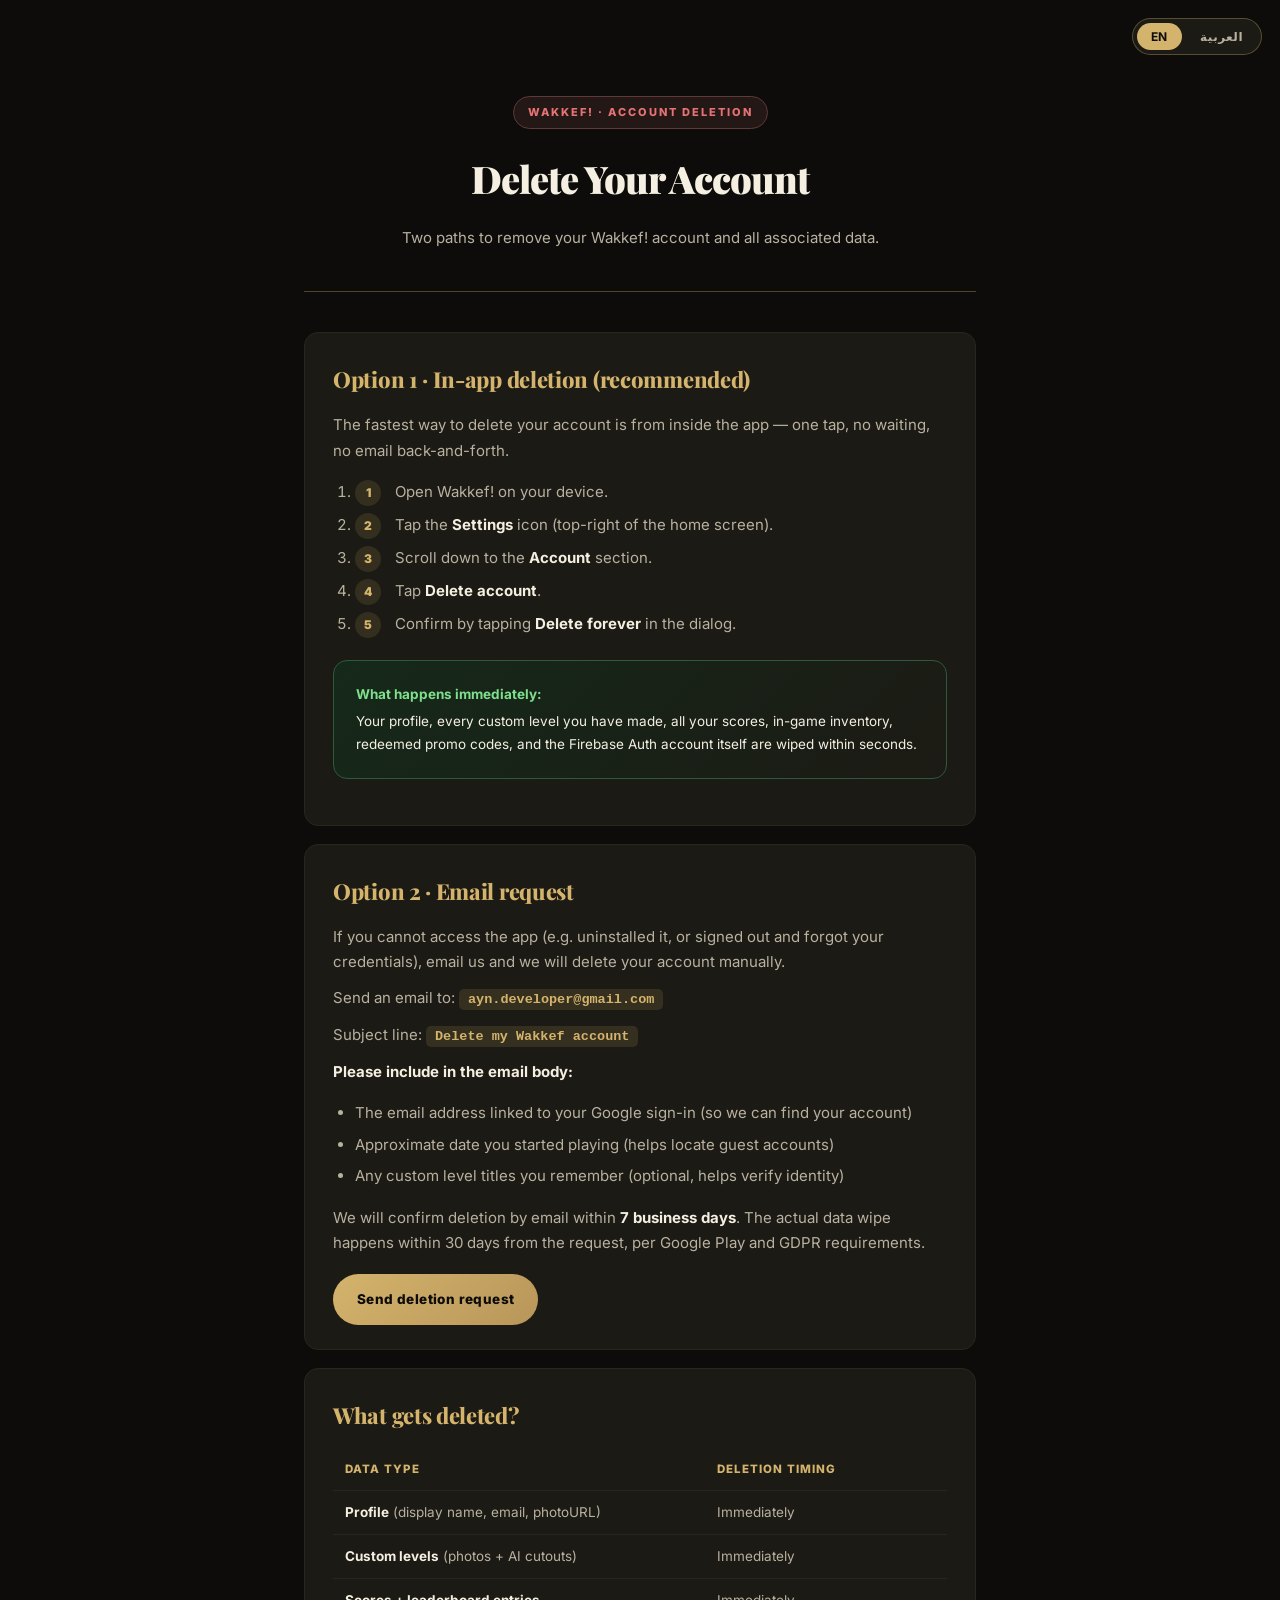
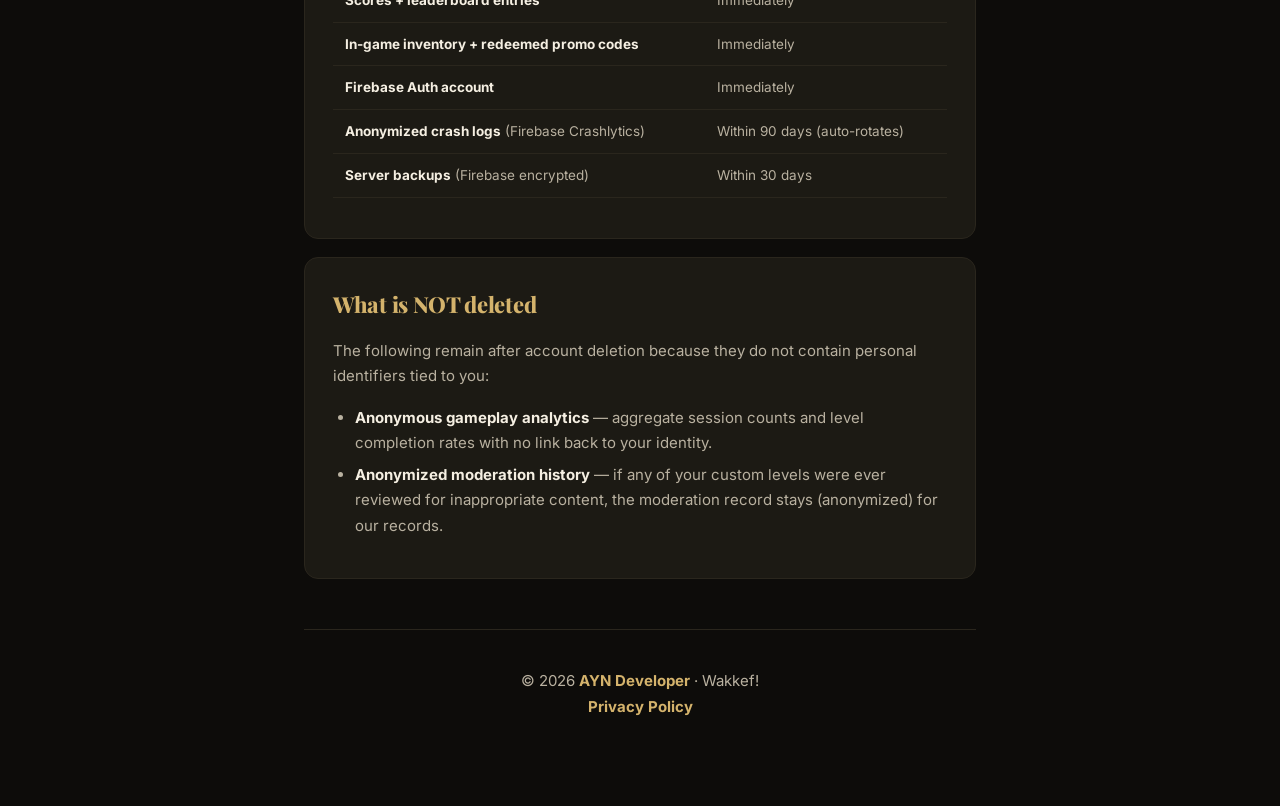
==== delete-account/index.html @ f21d0928 "Add Delete Account request page (EN/AR)" ====
<!DOCTYPE html>
<html lang="en">
<head>
  <meta charset="UTF-8" />
  <meta name="viewport" content="width=device-width, initial-scale=1.0" />
  <meta name="robots" content="index,follow" />
  <title>Delete Account · Wakkef!</title>
  <meta name="description" content="Request deletion of your Wakkef! account and all associated data." />
  <link rel="preconnect" href="https://fonts.googleapis.com" />
  <link rel="preconnect" href="https://fonts.gstatic.com" crossorigin />
  <link
    href="https://fonts.googleapis.com/css2?family=Cairo:wght@400;600;800;900&family=Playfair+Display:wght@700;900&family=Inter:wght@400;500;600;700;800&display=swap"
    rel="stylesheet"
  />
  <style>
    :root {
      --bg: #0d0c0a;
      --bg-card: #1c1a14;
      --gold: #d4b36c;
      --gold-soft: #d4b36c22;
      --gold-border: #d4b36c55;
      --text: #f5efe2;
      --text-soft: #b9b1a0;
      --text-faint: #7e786c;
      --accent: #e57373;
      --radius: 14px;
      --maxw: 720px;
    }
    * { box-sizing: border-box; }
    html, body {
      margin: 0; padding: 0;
      background: var(--bg); color: var(--text);
      font-family: 'Inter', system-ui, -apple-system, sans-serif;
      line-height: 1.7;
      -webkit-font-smoothing: antialiased;
    }
    body.ar { direction: rtl; font-family: 'Cairo', system-ui, sans-serif; }
    body.ar .lang-en { display: none; }
    body.en .lang-ar { display: none; }
    .page { max-width: var(--maxw); margin: 0 auto; padding: 40px 24px 80px; }

    .hero { text-align: center; padding: 56px 0 40px; border-bottom: 1px solid var(--gold-border); margin-bottom: 40px; }
    .badge {
      display: inline-block; padding: 6px 14px;
      background: #5e3a3a44; border: 1px solid #5e3a3a;
      border-radius: 999px; font-size: 11px; font-weight: 800;
      letter-spacing: 2px; color: var(--accent);
      text-transform: uppercase; margin-bottom: 18px;
    }
    h1 {
      font-family: 'Playfair Display', serif;
      font-size: 38px; font-weight: 900; margin: 0 0 14px;
      letter-spacing: -1px; color: var(--text);
    }
    body.ar h1 { font-family: 'Cairo', sans-serif; letter-spacing: 0; }
    .subtitle { color: var(--text-soft); font-size: 15px; margin: 0; }

    .lang-toggle {
      position: fixed; top: 18px; right: 18px;
      background: var(--bg-card); border: 1px solid var(--gold-border);
      border-radius: 999px; padding: 4px; display: flex; gap: 4px; z-index: 10;
    }
    body.ar .lang-toggle { right: auto; left: 18px; }
    .lang-toggle button {
      background: transparent; border: 0; padding: 6px 14px;
      border-radius: 999px; color: var(--text-soft); cursor: pointer;
      font-weight: 700; font-size: 12px; letter-spacing: 0.5px;
      font-family: inherit; transition: all 200ms ease;
    }
    .lang-toggle button.active { background: var(--gold); color: var(--bg); }
    .lang-toggle button:hover:not(.active) { color: var(--text); }

    section {
      background: var(--bg-card); border: 1px solid #2a261d;
      border-radius: var(--radius); padding: 28px 28px 24px;
      margin-bottom: 18px;
    }
    section h2 {
      font-family: 'Playfair Display', serif;
      font-size: 22px; margin: 0 0 14px; color: var(--gold);
      font-weight: 800; letter-spacing: -0.3px;
    }
    body.ar section h2 { font-family: 'Cairo', sans-serif; }
    p, li { font-size: 15px; color: var(--text-soft); margin: 10px 0; }
    ul, ol { padding-left: 22px; }
    body.ar ul, body.ar ol { padding-left: 0; padding-right: 22px; }
    li { margin: 6px 0; }
    strong { color: var(--text); font-weight: 700; }

    .step-num {
      display: inline-flex; align-items: center; justify-content: center;
      width: 26px; height: 26px;
      background: var(--gold-soft); color: var(--gold);
      border-radius: 50%; font-weight: 900; font-size: 12px;
      margin-right: 10px; vertical-align: middle;
    }
    body.ar .step-num { margin-right: 0; margin-left: 10px; }

    code, .mono {
      font-family: 'JetBrains Mono', ui-monospace, Menlo, monospace;
      background: var(--gold-soft); color: var(--gold);
      padding: 3px 9px; border-radius: 5px; font-size: 13.5px; font-weight: 600;
    }

    .cta {
      background: linear-gradient(135deg, #d4b36c, #b8965a);
      color: var(--bg); padding: 14px 24px; border-radius: 999px;
      font-weight: 800; text-decoration: none; display: inline-block;
      margin-top: 8px; letter-spacing: 0.4px; font-size: 13.5px;
      transition: transform 200ms ease;
    }
    .cta:hover { transform: translateY(-1px); }

    .info-box {
      background: linear-gradient(135deg, #15291a, #1c1a14);
      border: 1px solid #2d5a3a; border-radius: var(--radius);
      padding: 18px 22px; margin: 22px 0;
    }
    .info-box p { color: var(--text); font-size: 13.5px; margin: 4px 0; }
    .info-box strong { color: #7ee08c; }

    .table-wrap { overflow-x: auto; margin: 16px 0; }
    table { width: 100%; border-collapse: collapse; font-size: 13.5px; }
    th, td {
      text-align: left; padding: 10px 12px;
      border-bottom: 1px solid #2a261d;
    }
    body.ar th, body.ar td { text-align: right; }
    th {
      color: var(--gold); font-weight: 800; font-size: 11.5px;
      letter-spacing: 1px; text-transform: uppercase;
    }
    td { color: var(--text-soft); }
    td strong { color: var(--text); }

    footer {
      text-align: center; margin-top: 50px; padding-top: 28px;
      border-top: 1px solid #2a261d; color: var(--text-faint); font-size: 12px;
    }
    footer a { color: var(--gold); text-decoration: none; font-weight: 700; }
    footer a:hover { text-decoration: underline; }

    @media (max-width: 600px) {
      .page { padding: 30px 18px 60px; }
      h1 { font-size: 28px; }
      section { padding: 22px 20px 18px; }
      .hero { padding: 40px 0 30px; }
    }
  </style>
</head>
<body class="en">
  <div class="lang-toggle">
    <button id="btn-en" class="active" onclick="setLang('en')">EN</button>
    <button id="btn-ar" onclick="setLang('ar')">العربية</button>
  </div>

  <div class="page">
    <header class="hero">
      <span class="badge lang-en">Wakkef! · Account Deletion</span>
      <span class="badge lang-ar">وقف! · حذف الحساب</span>

      <h1 class="lang-en">Delete Your Account</h1>
      <h1 class="lang-ar">حذف حسابك</h1>

      <p class="subtitle lang-en">
        Two paths to remove your Wakkef! account and all associated data.
      </p>
      <p class="subtitle lang-ar">
        طريقتان لحذف حسابك في "وقف!" وكل البيانات المرتبطة بيه.
      </p>
    </header>

    <!-- ENGLISH -->
    <div class="lang-en">
      <section>
        <h2>Option 1 · In-app deletion (recommended)</h2>
        <p>
          The fastest way to delete your account is from inside the app —
          one tap, no waiting, no email back-and-forth.
        </p>
        <ol>
          <li><span class="step-num">1</span> Open Wakkef! on your device.</li>
          <li><span class="step-num">2</span> Tap the <strong>Settings</strong> icon (top-right of the home screen).</li>
          <li><span class="step-num">3</span> Scroll down to the <strong>Account</strong> section.</li>
          <li><span class="step-num">4</span> Tap <strong>Delete account</strong>.</li>
          <li><span class="step-num">5</span> Confirm by tapping <strong>Delete forever</strong> in the dialog.</li>
        </ol>
        <div class="info-box">
          <p><strong>What happens immediately:</strong></p>
          <p>Your profile, every custom level you have made, all your scores, in-game inventory, redeemed promo codes, and the Firebase Auth account itself are wiped within seconds.</p>
        </div>
      </section>

      <section>
        <h2>Option 2 · Email request</h2>
        <p>
          If you cannot access the app (e.g. uninstalled it, or signed out and forgot your credentials), email us and we will delete your account manually.
        </p>
        <p>Send an email to: <span class="mono">ayn.developer@gmail.com</span></p>
        <p>Subject line: <span class="mono">Delete my Wakkef account</span></p>
        <p><strong>Please include in the email body:</strong></p>
        <ul>
          <li>The email address linked to your Google sign-in (so we can find your account)</li>
          <li>Approximate date you started playing (helps locate guest accounts)</li>
          <li>Any custom level titles you remember (optional, helps verify identity)</li>
        </ul>
        <p>
          We will confirm deletion by email within <strong>7 business days</strong>. The actual data wipe happens within 30 days from the request, per Google Play and GDPR requirements.
        </p>
        <a class="cta" href="mailto:ayn.developer@gmail.com?subject=Delete%20my%20Wakkef%20account&body=Please%20delete%20my%20Wakkef%20account%20and%20all%20associated%20data.%0A%0AGoogle%20email%20linked%20to%20account%3A%20%0AApproximate%20start%20date%3A%20%0ACustom%20level%20titles%20I%20remember%3A%20">Send deletion request</a>
      </section>

      <section>
        <h2>What gets deleted?</h2>
        <div class="table-wrap">
          <table>
            <thead>
              <tr><th>Data type</th><th>Deletion timing</th></tr>
            </thead>
            <tbody>
              <tr><td><strong>Profile</strong> (display name, email, photoURL)</td><td>Immediately</td></tr>
              <tr><td><strong>Custom levels</strong> (photos + AI cutouts)</td><td>Immediately</td></tr>
              <tr><td><strong>Scores + leaderboard entries</strong></td><td>Immediately</td></tr>
              <tr><td><strong>In-game inventory + redeemed promo codes</strong></td><td>Immediately</td></tr>
              <tr><td><strong>Firebase Auth account</strong></td><td>Immediately</td></tr>
              <tr><td><strong>Anonymized crash logs</strong> (Firebase Crashlytics)</td><td>Within 90 days (auto-rotates)</td></tr>
              <tr><td><strong>Server backups</strong> (Firebase encrypted)</td><td>Within 30 days</td></tr>
            </tbody>
          </table>
        </div>
      </section>

      <section>
        <h2>What is NOT deleted</h2>
        <p>
          The following remain after account deletion because they do not contain personal identifiers tied to you:
        </p>
        <ul>
          <li><strong>Anonymous gameplay analytics</strong> — aggregate session counts and level completion rates with no link back to your identity.</li>
          <li><strong>Anonymized moderation history</strong> — if any of your custom levels were ever reviewed for inappropriate content, the moderation record stays (anonymized) for our records.</li>
        </ul>
      </section>
    </div>

    <!-- ARABIC -->
    <div class="lang-ar">
      <section>
        <h2>الطريقة الأولى - الحذف من داخل اللعبة (موصى بها)</h2>
        <p>
          أسرع طريقة لحذف حسابك من جوا اللعبة نفسها - ضغطة واحدة،
          من غير انتظار، من غير ايميلات.
        </p>
        <ol>
          <li><span class="step-num">١</span> افتح لعبة "وقف!" على جهازك.</li>
          <li><span class="step-num">٢</span> اضغط على أيقونة <strong>الإعدادات</strong> (فوق يمين الشاشة الرئيسية).</li>
          <li><span class="step-num">٣</span> انزل لقسم <strong>Account</strong>.</li>
          <li><span class="step-num">٤</span> اضغط <strong>Delete account</strong>.</li>
          <li><span class="step-num">٥</span> أكّد بالضغط على <strong>Delete forever</strong> في النافذة.</li>
        </ol>
        <div class="info-box">
          <p><strong>اللي بيتمسح في نفس اللحظة:</strong></p>
          <p>ملفك الشخصي، كل الـ levels اللي عملتها، كل النقاط، الـ inventory، الـ promo codes، وحساب Firebase Auth نفسه - كله بيتمسح خلال ثواني.</p>
        </div>
      </section>

      <section>
        <h2>الطريقة الثانية - طلب عن طريق الإيميل</h2>
        <p>
          لو ما قدرتش توصل للعبة (مثلاً مسحت التطبيق، أو نسيت بيانات الدخول)، ابعتلنا ايميل وإحنا هنحذف حسابك يدوياً.
        </p>
        <p>ابعت على: <span class="mono">ayn.developer@gmail.com</span></p>
        <p>العنوان (Subject): <span class="mono">Delete my Wakkef account</span></p>
        <p><strong>اكتب في جسم الإيميل:</strong></p>
        <ul>
          <li>الإيميل اللي مربوط بحساب Google بتاعك (عشان نلاقي حسابك)</li>
          <li>تاريخ تقريبي لما بدأت تلعب (يساعد في إيجاد حسابات الـ guests)</li>
          <li>أسماء أي custom levels فاكرها (اختياري، يساعد في التحقق من هويتك)</li>
        </ul>
        <p>
          هنرد على ايميلك بتأكيد الحذف خلال <strong>٧ أيام عمل</strong>. الحذف الفعلي للبيانات بيحصل خلال ٣٠ يوم من الطلب، حسب متطلبات Google Play و GDPR.
        </p>
        <a class="cta" href="mailto:ayn.developer@gmail.com?subject=Delete%20my%20Wakkef%20account&body=Please%20delete%20my%20Wakkef%20account%20and%20all%20associated%20data.%0A%0AGoogle%20email%20linked%20to%20account%3A%20%0AApproximate%20start%20date%3A%20%0ACustom%20level%20titles%20I%20remember%3A%20">ابعت طلب الحذف</a>
      </section>

      <section>
        <h2>اللي بيتمسح بالضبط</h2>
        <div class="table-wrap">
          <table>
            <thead>
              <tr><th>نوع البيانات</th><th>توقيت الحذف</th></tr>
            </thead>
            <tbody>
              <tr><td><strong>الملف الشخصي</strong> (الاسم، الإيميل، صورة البروفايل)</td><td>فوراً</td></tr>
              <tr><td><strong>الـ Custom levels</strong> (الصور + الـ cutouts)</td><td>فوراً</td></tr>
              <tr><td><strong>النقاط + leaderboard</strong></td><td>فوراً</td></tr>
              <tr><td><strong>الـ inventory + الـ promo codes المفعّلة</strong></td><td>فوراً</td></tr>
              <tr><td><strong>حساب Firebase Auth</strong></td><td>فوراً</td></tr>
              <tr><td><strong>تقارير الـ crashes</strong> (مجهولة الهوية)</td><td>خلال ٩٠ يوم (rotation تلقائي)</td></tr>
              <tr><td><strong>النسخ الاحتياطية على السيرفر</strong> (مشفّرة)</td><td>خلال ٣٠ يوم</td></tr>
            </tbody>
          </table>
        </div>
      </section>

      <section>
        <h2>اللي مش بيتمسح</h2>
        <p>الحاجات دي بتفضل بعد الحذف لأنها مش مربوطة بهويتك الشخصية:</p>
        <ul>
          <li><strong>إحصائيات اللعب المجمّعة</strong> - أعداد جلسات اللعب الإجمالية ونسب إكمال الـ levels، بدون أي ربط بهويتك.</li>
          <li><strong>سجل مراجعة المحتوى</strong> - لو أي من الـ levels بتاعتك تم مراجعتها سابقاً للمحتوى المخالف، السجل بيفضل (مجهول الهوية) للأغراض الرقابية.</li>
        </ul>
      </section>
    </div>

    <footer>
      <p>
        © 2026 <a href="../">AYN Developer</a> · Wakkef!
        <br />
        <a href="../privacy/">
          <span class="lang-en">Privacy Policy</span>
          <span class="lang-ar">سياسة الخصوصية</span>
        </a>
      </p>
    </footer>
  </div>

  <script>
    function setLang(lang) {
      document.body.className = lang;
      document.documentElement.lang = lang === 'ar' ? 'ar' : 'en';
      document.getElementById('btn-en').classList.toggle('active', lang === 'en');
      document.getElementById('btn-ar').classList.toggle('active', lang === 'ar');
      try { localStorage.setItem('wakkef.privacy.lang', lang); } catch (e) {}
    }
    (function () {
      let saved = null;
      try { saved = localStorage.getItem('wakkef.privacy.lang'); } catch (e) {}
      const initial = saved || (navigator.language && navigator.language.startsWith('ar') ? 'ar' : 'en');
      setLang(initial);
    })();
  </script>
</body>
</html>
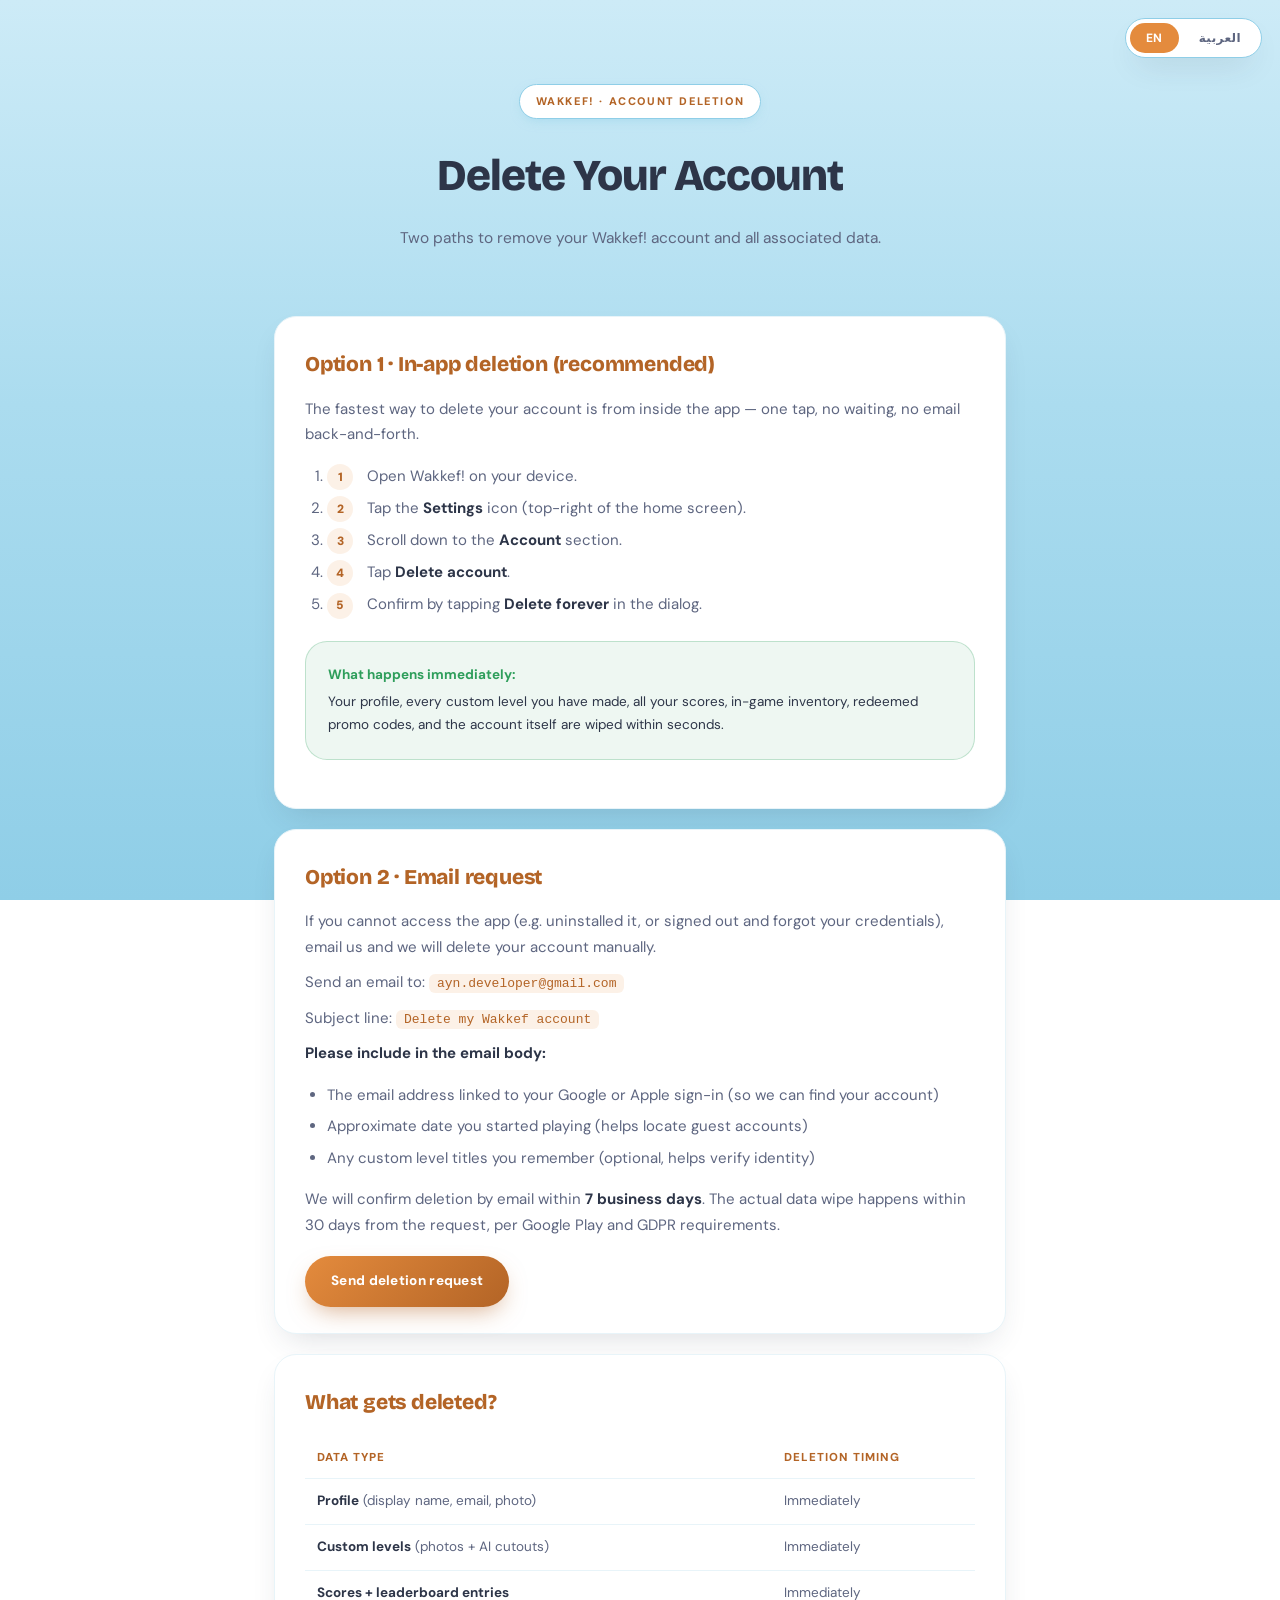
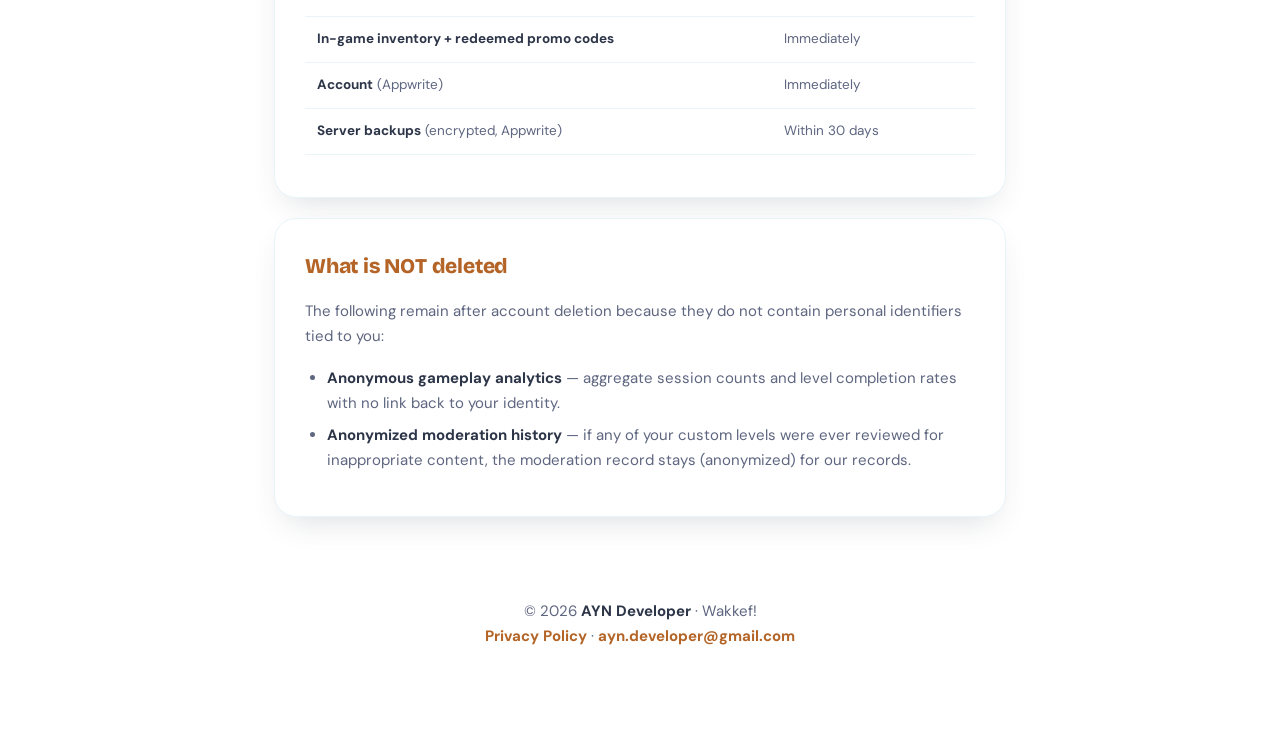
==== commit 85f9c222: "Redesign in Wakkef!'s Storybook theme; fix stale Firebase facts; add Apple Sign-In Visual: replaced " ====
--- a/delete-account/index.html
+++ b/delete-account/index.html
@@ -9,144 +9,10 @@
   <link rel="preconnect" href="https://fonts.googleapis.com" />
   <link rel="preconnect" href="https://fonts.gstatic.com" crossorigin />
   <link
-    href="https://fonts.googleapis.com/css2?family=Cairo:wght@400;600;800;900&family=Playfair+Display:wght@700;900&family=Inter:wght@400;500;600;700;800&display=swap"
+    href="https://fonts.googleapis.com/css2?family=Bricolage+Grotesque:opsz,wght@12..96,400..800&family=DM+Sans:wght@400;500;600;700;800&family=Cairo:wght@400;600;800;900&family=El+Messiri:wght@600;700&display=swap"
     rel="stylesheet"
   />
-  <style>
-    :root {
-      --bg: #0d0c0a;
-      --bg-card: #1c1a14;
-      --gold: #d4b36c;
-      --gold-soft: #d4b36c22;
-      --gold-border: #d4b36c55;
-      --text: #f5efe2;
-      --text-soft: #b9b1a0;
-      --text-faint: #7e786c;
-      --accent: #e57373;
-      --radius: 14px;
-      --maxw: 720px;
-    }
-    * { box-sizing: border-box; }
-    html, body {
-      margin: 0; padding: 0;
-      background: var(--bg); color: var(--text);
-      font-family: 'Inter', system-ui, -apple-system, sans-serif;
-      line-height: 1.7;
-      -webkit-font-smoothing: antialiased;
-    }
-    body.ar { direction: rtl; font-family: 'Cairo', system-ui, sans-serif; }
-    body.ar .lang-en { display: none; }
-    body.en .lang-ar { display: none; }
-    .page { max-width: var(--maxw); margin: 0 auto; padding: 40px 24px 80px; }
-
-    .hero { text-align: center; padding: 56px 0 40px; border-bottom: 1px solid var(--gold-border); margin-bottom: 40px; }
-    .badge {
-      display: inline-block; padding: 6px 14px;
-      background: #5e3a3a44; border: 1px solid #5e3a3a;
-      border-radius: 999px; font-size: 11px; font-weight: 800;
-      letter-spacing: 2px; color: var(--accent);
-      text-transform: uppercase; margin-bottom: 18px;
-    }
-    h1 {
-      font-family: 'Playfair Display', serif;
-      font-size: 38px; font-weight: 900; margin: 0 0 14px;
-      letter-spacing: -1px; color: var(--text);
-    }
-    body.ar h1 { font-family: 'Cairo', sans-serif; letter-spacing: 0; }
-    .subtitle { color: var(--text-soft); font-size: 15px; margin: 0; }
-
-    .lang-toggle {
-      position: fixed; top: 18px; right: 18px;
-      background: var(--bg-card); border: 1px solid var(--gold-border);
-      border-radius: 999px; padding: 4px; display: flex; gap: 4px; z-index: 10;
-    }
-    body.ar .lang-toggle { right: auto; left: 18px; }
-    .lang-toggle button {
-      background: transparent; border: 0; padding: 6px 14px;
-      border-radius: 999px; color: var(--text-soft); cursor: pointer;
-      font-weight: 700; font-size: 12px; letter-spacing: 0.5px;
-      font-family: inherit; transition: all 200ms ease;
-    }
-    .lang-toggle button.active { background: var(--gold); color: var(--bg); }
-    .lang-toggle button:hover:not(.active) { color: var(--text); }
-
-    section {
-      background: var(--bg-card); border: 1px solid #2a261d;
-      border-radius: var(--radius); padding: 28px 28px 24px;
-      margin-bottom: 18px;
-    }
-    section h2 {
-      font-family: 'Playfair Display', serif;
-      font-size: 22px; margin: 0 0 14px; color: var(--gold);
-      font-weight: 800; letter-spacing: -0.3px;
-    }
-    body.ar section h2 { font-family: 'Cairo', sans-serif; }
-    p, li { font-size: 15px; color: var(--text-soft); margin: 10px 0; }
-    ul, ol { padding-left: 22px; }
-    body.ar ul, body.ar ol { padding-left: 0; padding-right: 22px; }
-    li { margin: 6px 0; }
-    strong { color: var(--text); font-weight: 700; }
-
-    .step-num {
-      display: inline-flex; align-items: center; justify-content: center;
-      width: 26px; height: 26px;
-      background: var(--gold-soft); color: var(--gold);
-      border-radius: 50%; font-weight: 900; font-size: 12px;
-      margin-right: 10px; vertical-align: middle;
-    }
-    body.ar .step-num { margin-right: 0; margin-left: 10px; }
-
-    code, .mono {
-      font-family: 'JetBrains Mono', ui-monospace, Menlo, monospace;
-      background: var(--gold-soft); color: var(--gold);
-      padding: 3px 9px; border-radius: 5px; font-size: 13.5px; font-weight: 600;
-    }
-
-    .cta {
-      background: linear-gradient(135deg, #d4b36c, #b8965a);
-      color: var(--bg); padding: 14px 24px; border-radius: 999px;
-      font-weight: 800; text-decoration: none; display: inline-block;
-      margin-top: 8px; letter-spacing: 0.4px; font-size: 13.5px;
-      transition: transform 200ms ease;
-    }
-    .cta:hover { transform: translateY(-1px); }
-
-    .info-box {
-      background: linear-gradient(135deg, #15291a, #1c1a14);
-      border: 1px solid #2d5a3a; border-radius: var(--radius);
-      padding: 18px 22px; margin: 22px 0;
-    }
-    .info-box p { color: var(--text); font-size: 13.5px; margin: 4px 0; }
-    .info-box strong { color: #7ee08c; }
-
-    .table-wrap { overflow-x: auto; margin: 16px 0; }
-    table { width: 100%; border-collapse: collapse; font-size: 13.5px; }
-    th, td {
-      text-align: left; padding: 10px 12px;
-      border-bottom: 1px solid #2a261d;
-    }
-    body.ar th, body.ar td { text-align: right; }
-    th {
-      color: var(--gold); font-weight: 800; font-size: 11.5px;
-      letter-spacing: 1px; text-transform: uppercase;
-    }
-    td { color: var(--text-soft); }
-    td strong { color: var(--text); }
-
-    footer {
-      text-align: center; margin-top: 50px; padding-top: 28px;
-      border-top: 1px solid #2a261d; color: var(--text-faint); font-size: 12px;
-    }
-    footer a { color: var(--gold); text-decoration: none; font-weight: 700; }
-    footer a:hover { text-decoration: underline; }
-
-    @media (max-width: 600px) {
-      .page { padding: 30px 18px 60px; }
-      h1 { font-size: 28px; }
-      section { padding: 22px 20px 18px; }
-      .hero { padding: 40px 0 30px; }
-    }
-  </style>
+  <link rel="stylesheet" href="../assets/style.css" />
 </head>
 <body class="en">
   <div class="lang-toggle">
@@ -157,7 +23,7 @@
   <div class="page">
     <header class="hero">
       <span class="badge lang-en">Wakkef! · Account Deletion</span>
-      <span class="badge lang-ar">وقف! · حذف الحساب</span>
+      <span class="badge lang-ar">وقّف! · حذف الحساب</span>
 
       <h1 class="lang-en">Delete Your Account</h1>
       <h1 class="lang-ar">حذف حسابك</h1>
@@ -166,7 +32,7 @@
         Two paths to remove your Wakkef! account and all associated data.
       </p>
       <p class="subtitle lang-ar">
-        طريقتان لحذف حسابك في "وقف!" وكل البيانات المرتبطة بيه.
+        طريقتان لحذف حسابك في "وقّف!" وكل البيانات المرتبطة بيه.
       </p>
     </header>
 
@@ -187,7 +53,7 @@
         </ol>
         <div class="info-box">
           <p><strong>What happens immediately:</strong></p>
-          <p>Your profile, every custom level you have made, all your scores, in-game inventory, redeemed promo codes, and the Firebase Auth account itself are wiped within seconds.</p>
+          <p>Your profile, every custom level you have made, all your scores, in-game inventory, redeemed promo codes, and the account itself are wiped within seconds.</p>
         </div>
       </section>
 
@@ -200,14 +66,14 @@
         <p>Subject line: <span class="mono">Delete my Wakkef account</span></p>
         <p><strong>Please include in the email body:</strong></p>
         <ul>
-          <li>The email address linked to your Google sign-in (so we can find your account)</li>
+          <li>The email address linked to your Google or Apple sign-in (so we can find your account)</li>
           <li>Approximate date you started playing (helps locate guest accounts)</li>
           <li>Any custom level titles you remember (optional, helps verify identity)</li>
         </ul>
         <p>
           We will confirm deletion by email within <strong>7 business days</strong>. The actual data wipe happens within 30 days from the request, per Google Play and GDPR requirements.
         </p>
-        <a class="cta" href="mailto:ayn.developer@gmail.com?subject=Delete%20my%20Wakkef%20account&body=Please%20delete%20my%20Wakkef%20account%20and%20all%20associated%20data.%0A%0AGoogle%20email%20linked%20to%20account%3A%20%0AApproximate%20start%20date%3A%20%0ACustom%20level%20titles%20I%20remember%3A%20">Send deletion request</a>
+        <a class="cta" href="mailto:ayn.developer@gmail.com?subject=Delete%20my%20Wakkef%20account&body=Please%20delete%20my%20Wakkef%20account%20and%20all%20associated%20data.%0A%0AEmail%20linked%20to%20account%3A%20%0AApproximate%20start%20date%3A%20%0ACustom%20level%20titles%20I%20remember%3A%20">Send deletion request</a>
       </section>
 
       <section>
@@ -218,13 +84,12 @@
               <tr><th>Data type</th><th>Deletion timing</th></tr>
             </thead>
             <tbody>
-              <tr><td><strong>Profile</strong> (display name, email, photoURL)</td><td>Immediately</td></tr>
+              <tr><td><strong>Profile</strong> (display name, email, photo)</td><td>Immediately</td></tr>
               <tr><td><strong>Custom levels</strong> (photos + AI cutouts)</td><td>Immediately</td></tr>
               <tr><td><strong>Scores + leaderboard entries</strong></td><td>Immediately</td></tr>
               <tr><td><strong>In-game inventory + redeemed promo codes</strong></td><td>Immediately</td></tr>
-              <tr><td><strong>Firebase Auth account</strong></td><td>Immediately</td></tr>
-              <tr><td><strong>Anonymized crash logs</strong> (Firebase Crashlytics)</td><td>Within 90 days (auto-rotates)</td></tr>
-              <tr><td><strong>Server backups</strong> (Firebase encrypted)</td><td>Within 30 days</td></tr>
+              <tr><td><strong>Account</strong> (Appwrite)</td><td>Immediately</td></tr>
+              <tr><td><strong>Server backups</strong> (encrypted, Appwrite)</td><td>Within 30 days</td></tr>
             </tbody>
           </table>
         </div>
@@ -251,7 +116,7 @@
           من غير انتظار، من غير ايميلات.
         </p>
         <ol>
-          <li><span class="step-num">١</span> افتح لعبة "وقف!" على جهازك.</li>
+          <li><span class="step-num">١</span> افتح لعبة "وقّف!" على جهازك.</li>
           <li><span class="step-num">٢</span> اضغط على أيقونة <strong>الإعدادات</strong> (فوق يمين الشاشة الرئيسية).</li>
           <li><span class="step-num">٣</span> انزل لقسم <strong>Account</strong>.</li>
           <li><span class="step-num">٤</span> اضغط <strong>Delete account</strong>.</li>
@@ -259,7 +124,7 @@
         </ol>
         <div class="info-box">
           <p><strong>اللي بيتمسح في نفس اللحظة:</strong></p>
-          <p>ملفك الشخصي، كل الـ levels اللي عملتها، كل النقاط، الـ inventory، الـ promo codes، وحساب Firebase Auth نفسه - كله بيتمسح خلال ثواني.</p>
+          <p>ملفك الشخصي، كل الـ levels اللي عملتها، كل النقاط، الـ inventory، الـ promo codes، والحساب نفسه - كله بيتمسح خلال ثواني.</p>
         </div>
       </section>
 
@@ -272,14 +137,14 @@
         <p>العنوان (Subject): <span class="mono">Delete my Wakkef account</span></p>
         <p><strong>اكتب في جسم الإيميل:</strong></p>
         <ul>
-          <li>الإيميل اللي مربوط بحساب Google بتاعك (عشان نلاقي حسابك)</li>
+          <li>الإيميل اللي مربوط بحساب Google أو Apple بتاعك (عشان نلاقي حسابك)</li>
           <li>تاريخ تقريبي لما بدأت تلعب (يساعد في إيجاد حسابات الـ guests)</li>
           <li>أسماء أي custom levels فاكرها (اختياري، يساعد في التحقق من هويتك)</li>
         </ul>
         <p>
           هنرد على ايميلك بتأكيد الحذف خلال <strong>٧ أيام عمل</strong>. الحذف الفعلي للبيانات بيحصل خلال ٣٠ يوم من الطلب، حسب متطلبات Google Play و GDPR.
         </p>
-        <a class="cta" href="mailto:ayn.developer@gmail.com?subject=Delete%20my%20Wakkef%20account&body=Please%20delete%20my%20Wakkef%20account%20and%20all%20associated%20data.%0A%0AGoogle%20email%20linked%20to%20account%3A%20%0AApproximate%20start%20date%3A%20%0ACustom%20level%20titles%20I%20remember%3A%20">ابعت طلب الحذف</a>
+        <a class="cta" href="mailto:ayn.developer@gmail.com?subject=Delete%20my%20Wakkef%20account&body=Please%20delete%20my%20Wakkef%20account%20and%20all%20associated%20data.%0A%0AEmail%20linked%20to%20account%3A%20%0AApproximate%20start%20date%3A%20%0ACustom%20level%20titles%20I%20remember%3A%20">ابعت طلب الحذف</a>
       </section>
 
       <section>
@@ -294,9 +159,8 @@
               <tr><td><strong>الـ Custom levels</strong> (الصور + الـ cutouts)</td><td>فوراً</td></tr>
               <tr><td><strong>النقاط + leaderboard</strong></td><td>فوراً</td></tr>
               <tr><td><strong>الـ inventory + الـ promo codes المفعّلة</strong></td><td>فوراً</td></tr>
-              <tr><td><strong>حساب Firebase Auth</strong></td><td>فوراً</td></tr>
-              <tr><td><strong>تقارير الـ crashes</strong> (مجهولة الهوية)</td><td>خلال ٩٠ يوم (rotation تلقائي)</td></tr>
-              <tr><td><strong>النسخ الاحتياطية على السيرفر</strong> (مشفّرة)</td><td>خلال ٣٠ يوم</td></tr>
+              <tr><td><strong>الحساب</strong> (Appwrite)</td><td>فوراً</td></tr>
+              <tr><td><strong>النسخ الاحتياطية على السيرفر</strong> (مشفّرة، Appwrite)</td><td>خلال ٣٠ يوم</td></tr>
             </tbody>
           </table>
         </div>
@@ -314,12 +178,14 @@
 
     <footer>
       <p>
-        © 2026 <a href="../">AYN Developer</a> · Wakkef!
+        © 2026 <strong>AYN Developer</strong> · Wakkef!
         <br />
         <a href="../privacy/">
           <span class="lang-en">Privacy Policy</span>
           <span class="lang-ar">سياسة الخصوصية</span>
         </a>
+        ·
+        <a href="mailto:ayn.developer@gmail.com">ayn.developer@gmail.com</a>
       </p>
     </footer>
   </div>
@@ -330,11 +196,11 @@
       document.documentElement.lang = lang === 'ar' ? 'ar' : 'en';
       document.getElementById('btn-en').classList.toggle('active', lang === 'en');
       document.getElementById('btn-ar').classList.toggle('active', lang === 'ar');
-      try { localStorage.setItem('wakkef.privacy.lang', lang); } catch (e) {}
+      try { localStorage.setItem('wakkef.legal.lang', lang); } catch (e) {}
     }
     (function () {
       let saved = null;
-      try { saved = localStorage.getItem('wakkef.privacy.lang'); } catch (e) {}
+      try { saved = localStorage.getItem('wakkef.legal.lang'); } catch (e) {}
       const initial = saved || (navigator.language && navigator.language.startsWith('ar') ? 'ar' : 'en');
       setLang(initial);
     })();
--- a/assets/style.css
+++ b/assets/style.css
@@ -0,0 +1,278 @@
+/* Wakkef! · Legal pages — Storybook theme
+   Matches the in-app "Storybook" palette (lib/core/theme/wakkef_theme.dart):
+   sky gradient, white cards, orange accent, Bricolage Grotesque + DM Sans. */
+
+:root {
+  --sky-1: #cdebf7;
+  --sky-2: #abdcef;
+  --sky-3: #8fcee7;
+  --surface: #ffffff;
+  --surface-variant: #e8f4f9;
+  --ink: #2d3548;
+  --ink-soft: #5e6680;
+  --ink-faint: #8a93ab;
+  --accent: #e48b3d;
+  --accent-deep: #b36426;
+  --accent-soft: #e48b3d1f;
+  --border: #8fcee7;
+  --alert: #e05c5c;
+  --alert-soft: #e05c5c14;
+  --alert-border: #e05c5c55;
+  --good: #2e9e5b;
+  --good-soft: #2e9e5b14;
+  --good-border: #2e9e5b40;
+  --radius: 22px;
+  --maxw: 780px;
+  --shadow: 0 14px 32px -12px rgba(45, 53, 72, 0.18);
+}
+
+* { box-sizing: border-box; }
+
+html, body {
+  margin: 0;
+  padding: 0;
+  min-height: 100%;
+  background: linear-gradient(180deg, var(--sky-1) 0%, var(--sky-2) 45%, var(--sky-3) 100%);
+  background-attachment: fixed;
+  color: var(--ink);
+  font-family: 'DM Sans', system-ui, -apple-system, sans-serif;
+  line-height: 1.7;
+  -webkit-font-smoothing: antialiased;
+}
+
+body.ar { direction: rtl; font-family: 'Cairo', system-ui, sans-serif; }
+body.ar .lang-en { display: none; }
+body.en .lang-ar { display: none; }
+
+.page { max-width: var(--maxw); margin: 0 auto; padding: 40px 24px 80px; }
+
+/* ── Header ───────────────────────────────────────────────── */
+.hero { text-align: center; padding: 44px 0 36px; margin-bottom: 8px; }
+
+.badge {
+  display: inline-block;
+  padding: 7px 16px;
+  background: var(--surface);
+  border: 1.5px solid var(--border);
+  border-radius: 999px;
+  font-size: 11px;
+  font-weight: 800;
+  letter-spacing: 1.6px;
+  color: var(--accent-deep);
+  text-transform: uppercase;
+  margin-bottom: 20px;
+  box-shadow: 0 4px 12px -4px rgba(143, 206, 231, 0.6);
+}
+
+h1 {
+  font-family: 'Bricolage Grotesque', system-ui, sans-serif;
+  font-optical-sizing: auto;
+  font-size: 44px;
+  font-weight: 800;
+  margin: 0 0 12px;
+  letter-spacing: -1px;
+  color: var(--ink);
+}
+body.ar h1 { font-family: 'El Messiri', 'Cairo', sans-serif; letter-spacing: 0; font-weight: 700; }
+
+.subtitle { color: var(--ink-soft); font-size: 15.5px; margin: 0 0 20px; max-width: 520px; margin-left: auto; margin-right: auto; }
+
+.updated {
+  display: inline-block;
+  color: var(--ink-faint);
+  font-size: 12px;
+  font-weight: 700;
+  letter-spacing: 0.6px;
+  text-transform: uppercase;
+  background: var(--surface-variant);
+  padding: 5px 14px;
+  border-radius: 999px;
+}
+
+/* ── Language toggle ──────────────────────────────────────── */
+.lang-toggle {
+  position: fixed;
+  top: 18px;
+  right: 18px;
+  background: var(--surface);
+  border: 1.5px solid var(--border);
+  border-radius: 999px;
+  padding: 4px;
+  display: flex;
+  gap: 4px;
+  z-index: 10;
+  box-shadow: var(--shadow);
+}
+body.ar .lang-toggle { right: auto; left: 18px; }
+
+.lang-toggle button {
+  background: transparent;
+  border: 0;
+  padding: 7px 16px;
+  border-radius: 999px;
+  color: var(--ink-soft);
+  cursor: pointer;
+  font-weight: 700;
+  font-size: 12px;
+  letter-spacing: 0.4px;
+  font-family: inherit;
+  transition: all 200ms ease;
+}
+.lang-toggle button.active { background: var(--accent); color: #fff; }
+.lang-toggle button:hover:not(.active) { color: var(--ink); }
+
+/* ── Sections / cards ─────────────────────────────────────── */
+section {
+  background: var(--surface);
+  border: 1.5px solid var(--surface-variant);
+  border-radius: var(--radius);
+  padding: 30px 30px 26px;
+  margin-bottom: 20px;
+  box-shadow: var(--shadow);
+}
+
+section h2 {
+  font-family: 'Bricolage Grotesque', system-ui, sans-serif;
+  font-size: 21px;
+  margin: 0 0 14px;
+  color: var(--accent-deep);
+  font-weight: 800;
+  letter-spacing: -0.2px;
+}
+body.ar section h2 { font-family: 'El Messiri', 'Cairo', sans-serif; font-weight: 700; }
+
+section h3 {
+  font-size: 14px;
+  margin: 22px 0 8px;
+  color: var(--ink);
+  font-weight: 800;
+  letter-spacing: 0.2px;
+}
+
+p, li { font-size: 15px; color: var(--ink-soft); margin: 10px 0; }
+
+ul, ol { padding-left: 22px; }
+body.ar ul, body.ar ol { padding-left: 0; padding-right: 22px; }
+li { margin: 6px 0; }
+
+strong { color: var(--ink); font-weight: 700; }
+
+code, .mono {
+  font-family: 'JetBrains Mono', ui-monospace, Menlo, monospace;
+  background: var(--accent-soft);
+  color: var(--accent-deep);
+  padding: 2px 8px;
+  border-radius: 6px;
+  font-size: 13px;
+}
+
+/* Disclaimer / important block */
+.disclaimer {
+  background: var(--alert-soft);
+  border: 1.5px solid var(--alert-border);
+}
+.disclaimer h3 {
+  color: var(--alert);
+  margin-top: 0;
+  font-size: 13px;
+  letter-spacing: 1px;
+  text-transform: uppercase;
+}
+.disclaimer p { color: var(--ink); font-size: 14px; }
+
+/* Friendly info block (delete-account "what happens" callout) */
+.info-box {
+  background: var(--good-soft);
+  border: 1.5px solid var(--good-border);
+  border-radius: var(--radius);
+  padding: 18px 22px;
+  margin: 22px 0;
+}
+.info-box p { color: var(--ink); font-size: 13.5px; margin: 4px 0; }
+.info-box strong { color: var(--good); }
+
+.step-num {
+  display: inline-flex;
+  align-items: center;
+  justify-content: center;
+  width: 26px;
+  height: 26px;
+  background: var(--accent-soft);
+  color: var(--accent-deep);
+  border-radius: 50%;
+  font-weight: 900;
+  font-size: 12px;
+  margin-right: 10px;
+  vertical-align: middle;
+}
+body.ar .step-num { margin-right: 0; margin-left: 10px; }
+
+.cta {
+  background: linear-gradient(135deg, var(--accent), var(--accent-deep));
+  color: #fff;
+  padding: 14px 26px;
+  border-radius: 999px;
+  font-weight: 800;
+  text-decoration: none;
+  display: inline-block;
+  margin-top: 8px;
+  letter-spacing: 0.3px;
+  font-size: 13.5px;
+  box-shadow: 0 10px 24px -8px rgba(180, 100, 38, 0.55);
+  transition: transform 200ms ease;
+}
+.cta:hover { transform: translateY(-2px); }
+
+.table-wrap { overflow-x: auto; margin: 16px 0; }
+table { width: 100%; border-collapse: collapse; font-size: 13.5px; }
+th, td { text-align: left; padding: 11px 12px; border-bottom: 1px solid var(--surface-variant); }
+body.ar th, body.ar td { text-align: right; }
+th {
+  color: var(--accent-deep);
+  font-weight: 800;
+  font-size: 11.5px;
+  letter-spacing: 1px;
+  text-transform: uppercase;
+}
+td { color: var(--ink-soft); }
+td strong { color: var(--ink); }
+
+/* Landing hub (index.html) */
+.hub-links { display: flex; flex-direction: column; gap: 14px; margin-top: 8px; }
+.hub-links a {
+  display: flex;
+  align-items: center;
+  justify-content: space-between;
+  gap: 12px;
+  padding: 20px 24px;
+  background: var(--surface);
+  border: 1.5px solid var(--surface-variant);
+  border-radius: var(--radius);
+  color: var(--ink);
+  text-decoration: none;
+  font-weight: 700;
+  font-size: 16px;
+  box-shadow: var(--shadow);
+  transition: transform 200ms ease, border-color 200ms ease;
+}
+.hub-links a:hover { transform: translateY(-2px); border-color: var(--border); }
+.hub-links a span.arrow { color: var(--accent); font-size: 20px; }
+.hub-links a .sub { display: block; font-size: 12.5px; font-weight: 500; color: var(--ink-faint); margin-top: 2px; }
+
+/* Footer */
+footer {
+  text-align: center;
+  margin-top: 46px;
+  padding-top: 26px;
+  color: var(--ink-faint);
+  font-size: 12px;
+}
+footer a { color: var(--accent-deep); text-decoration: none; font-weight: 700; }
+footer a:hover { text-decoration: underline; }
+
+@media (max-width: 600px) {
+  .page { padding: 30px 18px 60px; }
+  h1 { font-size: 32px; }
+  section { padding: 24px 20px 20px; }
+  .hero { padding: 36px 0 26px; }
+}
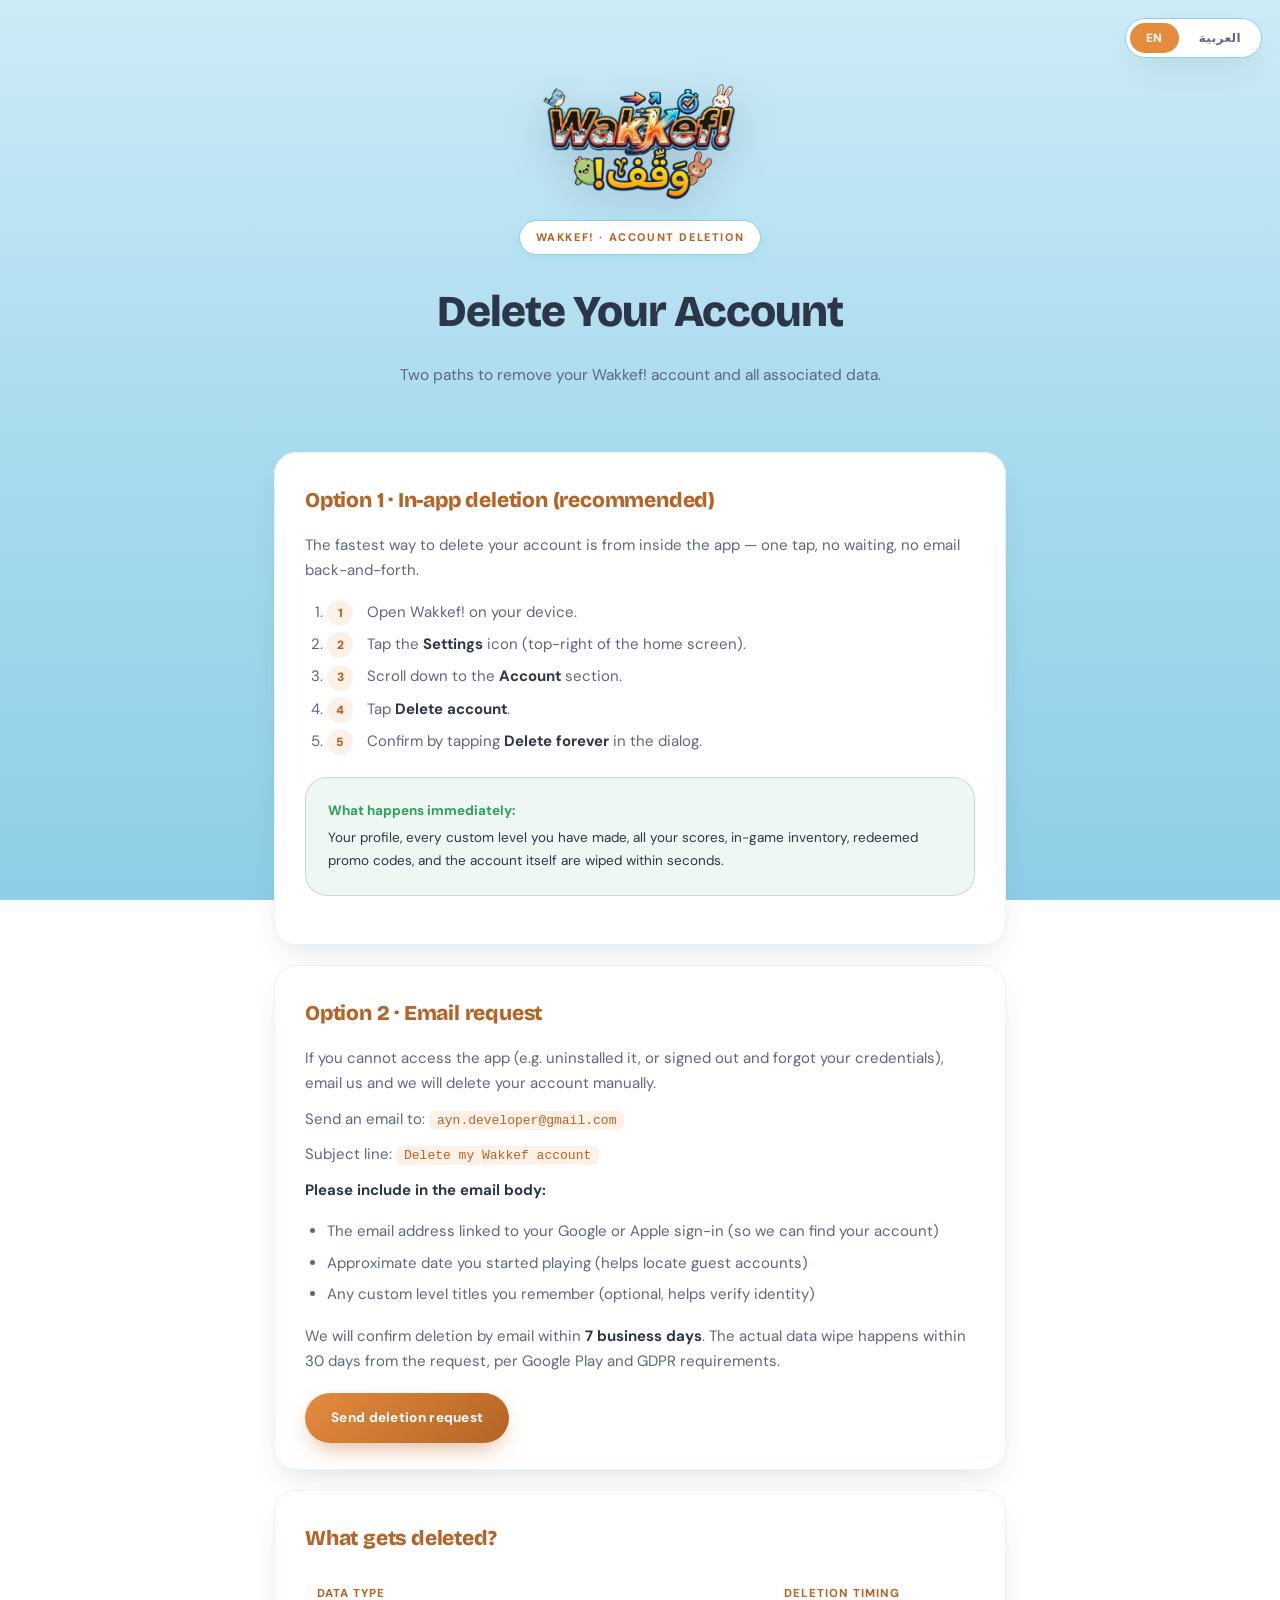
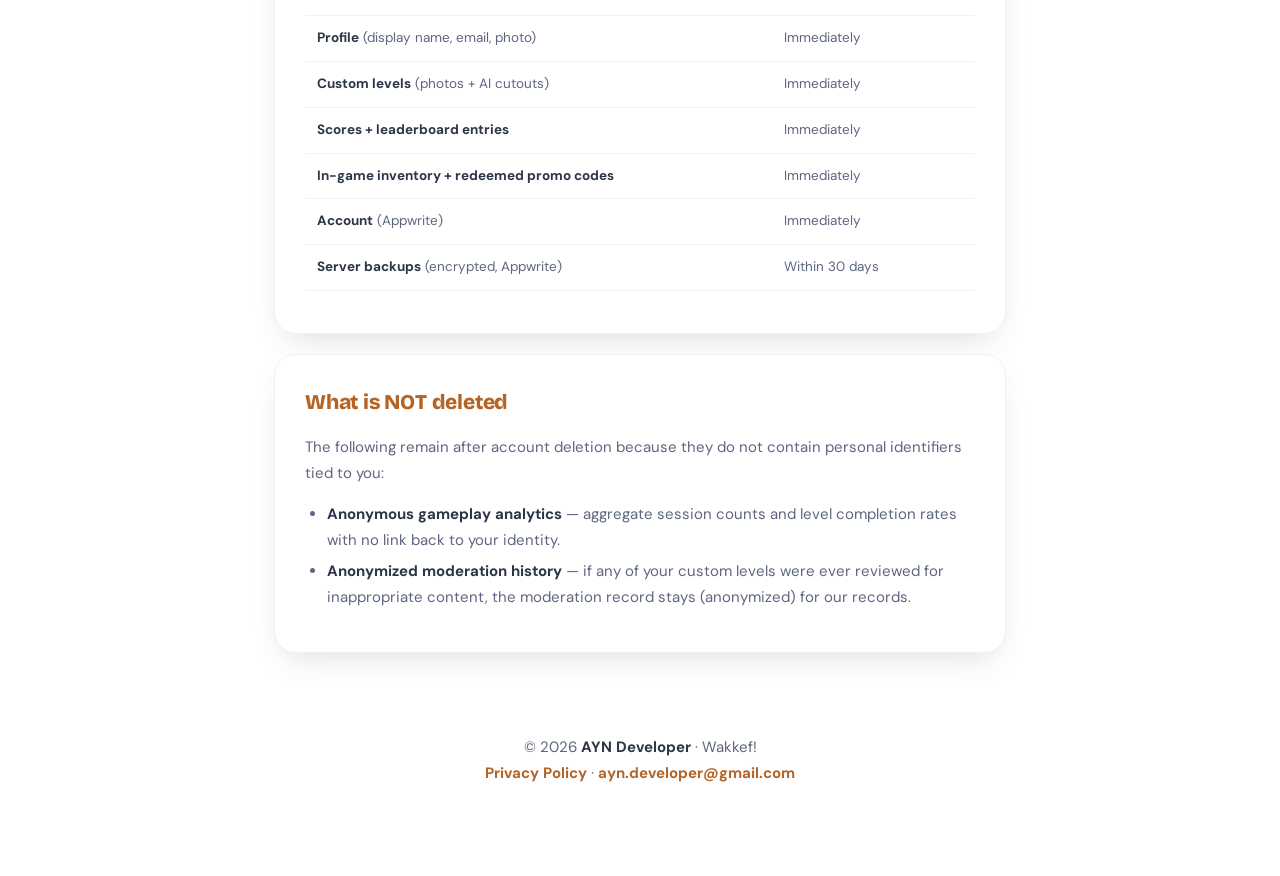
==== commit 54223ba3: "Add the Wakkef! logo to all 3 legal pages The redesign shipped without the actual app logo — just a " ====
--- a/delete-account/index.html
+++ b/delete-account/index.html
@@ -22,6 +22,8 @@
 
   <div class="page">
     <header class="hero">
+      <img class="logo" src="../assets/logo.png" alt="Wakkef!" />
+
       <span class="badge lang-en">Wakkef! · Account Deletion</span>
       <span class="badge lang-ar">وقّف! · حذف الحساب</span>
 
--- a/assets/style.css
+++ b/assets/style.css
@@ -49,6 +49,14 @@
 /* ── Header ───────────────────────────────────────────────── */
 .hero { text-align: center; padding: 44px 0 36px; margin-bottom: 8px; }
 
+.logo {
+  display: block;
+  width: 200px;
+  height: auto;
+  margin: 0 auto 18px;
+  filter: drop-shadow(0 10px 20px rgba(45, 53, 72, 0.18));
+}
+
 .badge {
   display: inline-block;
   padding: 7px 16px;
